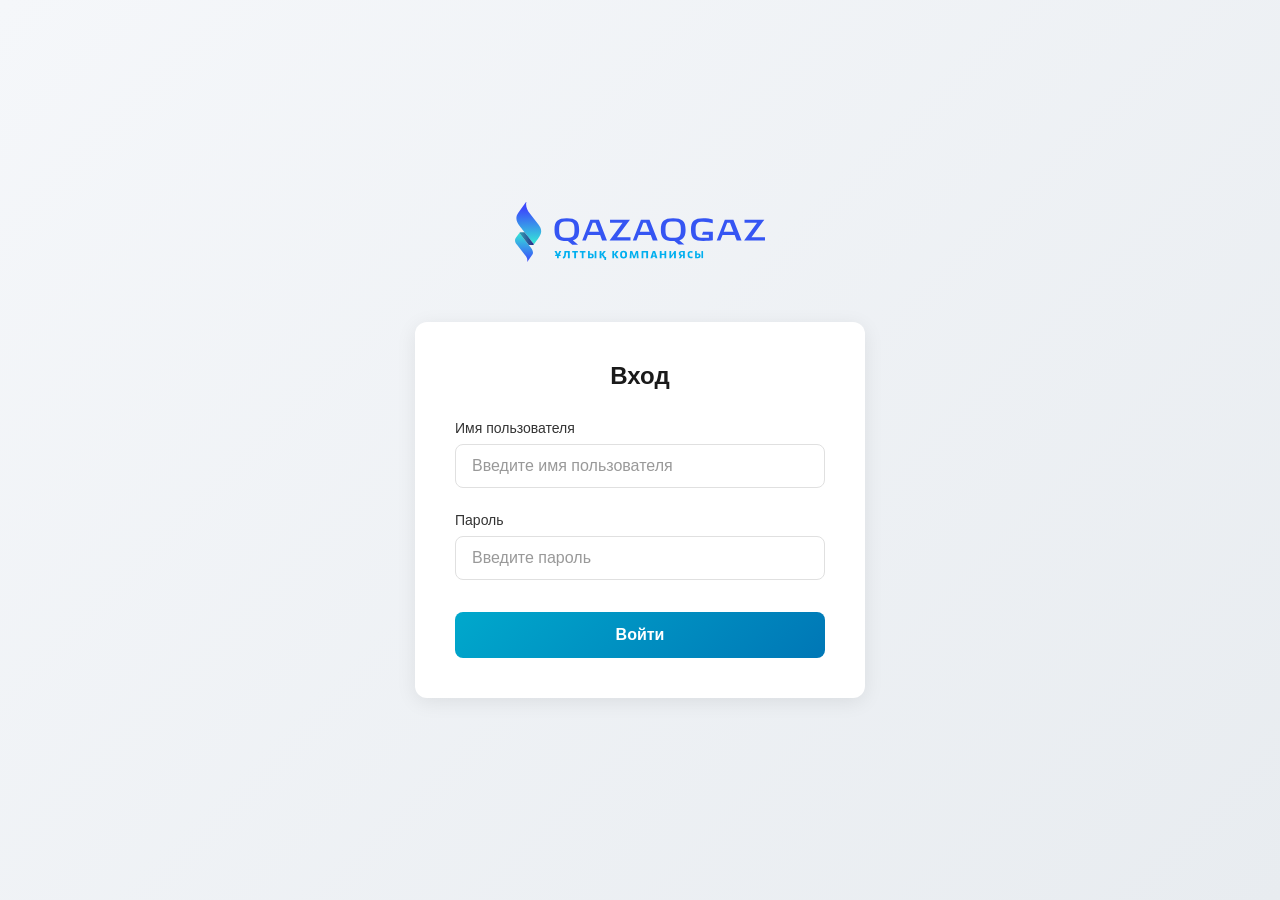
==== index.html @ a9608664 "Initial commit: QazaqGaz AI Assistant login and chat interface" ====
<!DOCTYPE html>
<html lang="ru">
<head>
    <meta charset="UTF-8">
    <meta name="viewport" content="width=device-width, initial-scale=1.0">
    <title>Вход - QazaqGaz</title>
    <link rel="stylesheet" href="styles.css">
</head>
<body>
    <div class="login-container">
        <div class="logo-container">
            <img src="logo-act.svg" alt="QazaqGaz Logo" class="logo-image">
        </div>

        <div class="login-card">
            <div class="login-form">
                <h2 class="form-title">Вход</h2>
                <form id="loginForm">
                    <div class="form-group">
                        <label for="username">Имя пользователя</label>
                        <input 
                            type="text" 
                            id="username" 
                            name="username" 
                            placeholder="Введите имя пользователя"
                            required
                        />
                    </div>
                    <div class="form-group">
                        <label for="password">Пароль</label>
                        <input 
                            type="password" 
                            id="password" 
                            name="password" 
                            placeholder="Введите пароль"
                            required
                        />
                    </div>
                    <button type="submit" class="login-button">Войти</button>
                </form>
            </div>
        </div>
    </div>

    <script src="script.js"></script>
</body>
</html>
---- styles.css ----
* {
    margin: 0;
    padding: 0;
    box-sizing: border-box;
}

body {
    font-family: -apple-system, BlinkMacSystemFont, 'Segoe UI', 'Roboto', 'Oxygen',
        'Ubuntu', 'Cantarell', 'Fira Sans', 'Droid Sans', 'Helvetica Neue',
        sans-serif;
    -webkit-font-smoothing: antialiased;
    -moz-osx-font-smoothing: grayscale;
    background: linear-gradient(135deg, #f5f7fa 0%, #e8ecf0 100%);
    min-height: 100vh;
    display: flex;
    justify-content: center;
    align-items: center;
    padding: 20px;
}

.login-container {
    width: 100%;
    max-width: 500px;
    display: flex;
    flex-direction: column;
    align-items: center;
    gap: 40px;
}

.logo-container {
    text-align: center;
    display: flex;
    justify-content: center;
    align-items: center;
    width: 100%;
    margin-bottom: 20px;
}

.logo-image {
    max-width: 250px;
    width: 100%;
    height: auto;
    display: block;
}

.logo-fallback {
    display: flex;
    flex-direction: column;
    align-items: center;
    gap: 10px;
}

.logo-icon {
    display: flex;
    justify-content: center;
    align-items: center;
    margin-bottom: 5px;
}

.logo-text {
    font-size: 32px;
    font-weight: 600;
    color: #1a1a1a;
    letter-spacing: 1px;
    margin: 0;
}

.logo-subtitle {
    font-size: 14px;
    color: #666;
    margin: 0;
    font-weight: 400;
}

.login-card {
    background: #ffffff;
    border-radius: 12px;
    box-shadow: 0 4px 20px rgba(0, 0, 0, 0.08);
    width: 100%;
    padding: 40px;
    max-width: 450px;
}

.login-form {
    width: 100%;
}

.form-title {
    font-size: 24px;
    font-weight: 600;
    color: #1a1a1a;
    margin-bottom: 30px;
    text-align: center;
}

.form-group {
    margin-bottom: 24px;
}

.form-group label {
    display: block;
    font-size: 14px;
    font-weight: 500;
    color: #333;
    margin-bottom: 8px;
}

.form-group input {
    width: 100%;
    padding: 12px 16px;
    font-size: 16px;
    border: 1px solid #e0e0e0;
    border-radius: 8px;
    background-color: #ffffff;
    color: #1a1a1a;
    transition: all 0.2s ease;
    outline: none;
}

.form-group input::placeholder {
    color: #999;
}

.form-group input:focus {
    border-color: #00A8CC;
    box-shadow: 0 0 0 3px rgba(0, 168, 204, 0.1);
}

.login-button {
    width: 100%;
    padding: 14px;
    font-size: 16px;
    font-weight: 600;
    color: #ffffff;
    background: linear-gradient(135deg, #00A8CC 0%, #0077B6 100%);
    border: none;
    border-radius: 8px;
    cursor: pointer;
    transition: all 0.3s ease;
    margin-top: 8px;
}

.login-button:hover {
    background: linear-gradient(135deg, #0077B6 0%, #005a8a 100%);
    transform: translateY(-1px);
    box-shadow: 0 4px 12px rgba(0, 168, 204, 0.3);
}

.login-button:active {
    transform: translateY(0);
    box-shadow: 0 2px 6px rgba(0, 168, 204, 0.2);
}

.login-button:focus {
    outline: none;
    box-shadow: 0 0 0 3px rgba(0, 168, 204, 0.3);
}

.error-message {
    margin-top: 16px;
    padding: 12px 16px;
    background-color: #fee;
    color: #c33;
    border: 1px solid #fcc;
    border-radius: 8px;
    font-size: 14px;
    text-align: center;
    animation: shake 0.3s ease-in-out;
}

@keyframes shake {
    0%, 100% { transform: translateX(0); }
    25% { transform: translateX(-5px); }
    75% { transform: translateX(5px); }
}

/* Responsive design */
@media (max-width: 600px) {
    .login-card {
        padding: 30px 24px;
    }

    .logo-text {
        font-size: 28px;
    }

    .form-title {
        font-size: 22px;
    }
}
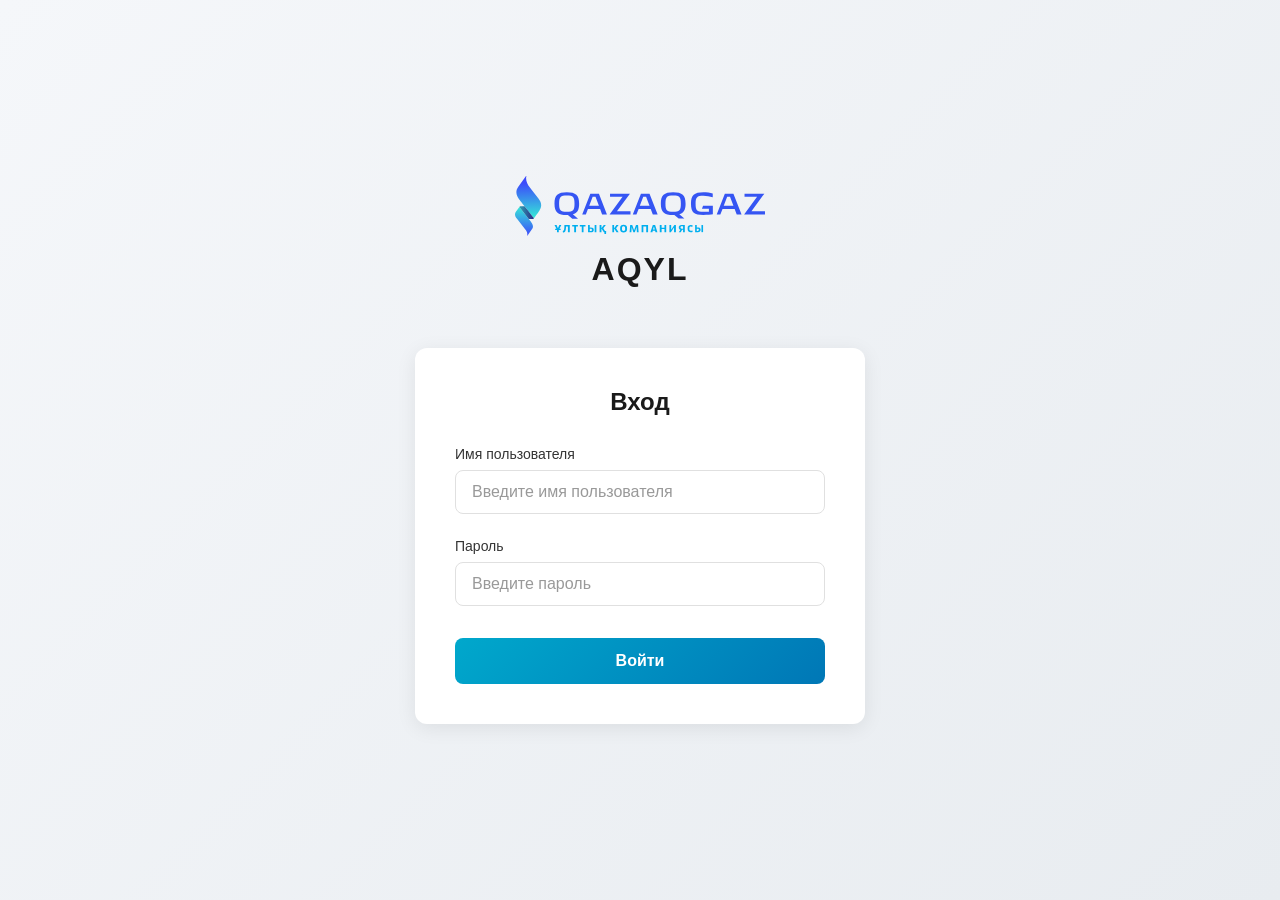
==== commit e916d9c5: "Add AQYL title under logo" ====
--- a/index.html
+++ b/index.html
@@ -10,6 +10,7 @@
     <div class="login-container">
         <div class="logo-container">
             <img src="logo-act.svg" alt="QazaqGaz Logo" class="logo-image">
+            <h2 class="aqyl-title">AQYL</h2>
         </div>
 
         <div class="login-card">
--- a/styles.css
+++ b/styles.css
@@ -30,10 +30,12 @@
 .logo-container {
     text-align: center;
     display: flex;
+    flex-direction: column;
     justify-content: center;
     align-items: center;
     width: 100%;
     margin-bottom: 20px;
+    gap: 15px;
 }
 
 .logo-image {
@@ -41,6 +43,14 @@
     width: 100%;
     height: auto;
     display: block;
+}
+
+.aqyl-title {
+    font-size: 32px;
+    font-weight: 600;
+    color: #1a1a1a;
+    letter-spacing: 2px;
+    margin: 0;
 }
 
 .logo-fallback {
